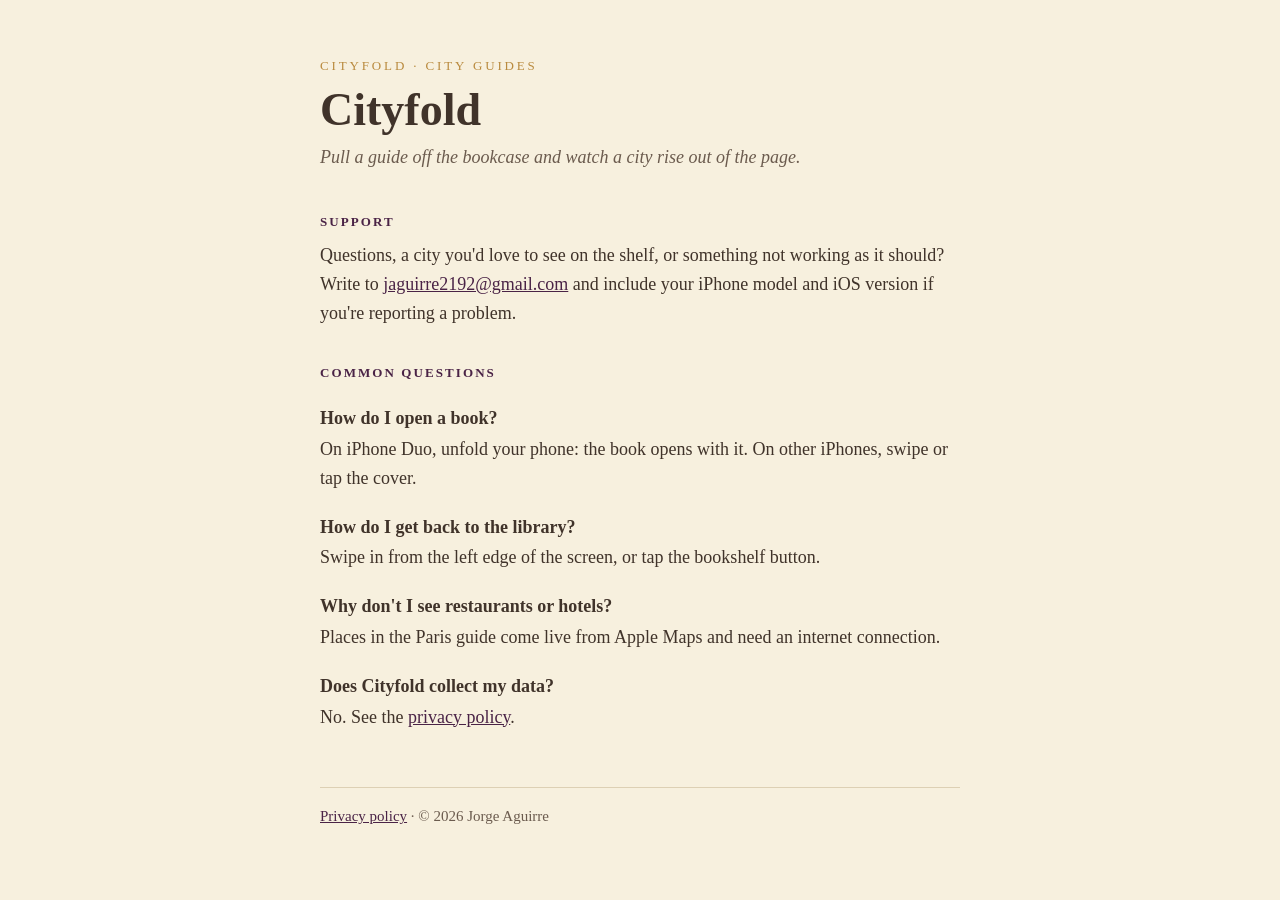
==== index.html @ 8c572009 "Cityfold support and privacy pages Co-Authored-By: Claude Opus 5.5 <noreply@anthropic.com>" ====
<!doctype html>
<html lang="en">
<head>
<meta charset="utf-8">
<meta name="viewport" content="width=device-width, initial-scale=1">
<title>Cityfold — Pop-up City Guides</title>
<meta name="description" content="Cityfold is a shelf of pop-up books, one for each of the world's great cities. Support and contact.">
<link rel="stylesheet" href="style.css">
</head>
<body>
<main>
  <p class="imprint">CITYFOLD · CITY GUIDES</p>
  <h1>Cityfold</h1>
  <p class="lede">Pull a guide off the bookcase and watch a city rise out of the page.</p>

  <section>
    <h2>Support</h2>
    <p>Questions, a city you'd love to see on the shelf, or something not working as it should? Write to
      <a href="mailto:jaguirre2192@gmail.com?subject=Cityfold%20support">jaguirre2192@gmail.com</a>
      and include your iPhone model and iOS version if you're reporting a problem.</p>
  </section>

  <section>
    <h2>Common questions</h2>
    <h3>How do I open a book?</h3>
    <p>On iPhone Duo, unfold your phone: the book opens with it. On other iPhones, swipe or tap the cover.</p>
    <h3>How do I get back to the library?</h3>
    <p>Swipe in from the left edge of the screen, or tap the bookshelf button.</p>
    <h3>Why don't I see restaurants or hotels?</h3>
    <p>Places in the Paris guide come live from Apple Maps and need an internet connection.</p>
    <h3>Does Cityfold collect my data?</h3>
    <p>No. See the <a href="privacy.html">privacy policy</a>.</p>
  </section>

  <footer>
    <a href="privacy.html">Privacy policy</a> · © 2026 Jorge Aguirre
  </footer>
</main>
</body>
</html>
---- style.css ----
:root {
  --paper: #f7f0de;
  --ink: #40332a;
  --soft: #6b5b4e;
  --accent: #4a2346;
  --gilt: #b98a3e;
}
* { box-sizing: border-box; }
body {
  margin: 0;
  background: var(--paper);
  color: var(--ink);
  font: 18px/1.6 Georgia, "Iowan Old Style", "Times New Roman", serif;
}
main { max-width: 680px; margin: 0 auto; padding: 56px 20px 72px; }
.imprint { letter-spacing: 0.22em; font-size: 13px; color: var(--gilt); margin: 0 0 8px; }
.imprint a { color: inherit; text-decoration: none; }
h1 { font-size: 46px; line-height: 1.1; margin: 0 0 8px; }
.lede { font-style: italic; color: var(--soft); margin: 0 0 40px; }
h2 { font-size: 13px; letter-spacing: 0.16em; text-transform: uppercase; color: var(--accent); margin: 36px 0 8px; }
h3 { font-size: 18px; margin: 20px 0 2px; }
p { margin: 0 0 12px; }
a { color: var(--accent); }
footer { margin-top: 56px; padding-top: 16px; border-top: 1px solid #ddd0b4; font-size: 15px; color: var(--soft); }
@media (prefers-color-scheme: dark) {
  :root { --paper: #1c1611; --ink: #f1e7d2; --soft: #c9b89c; --accent: #e2b8dc; --gilt: #d9b46a; }
  footer { border-top-color: #3a2f25; }
}
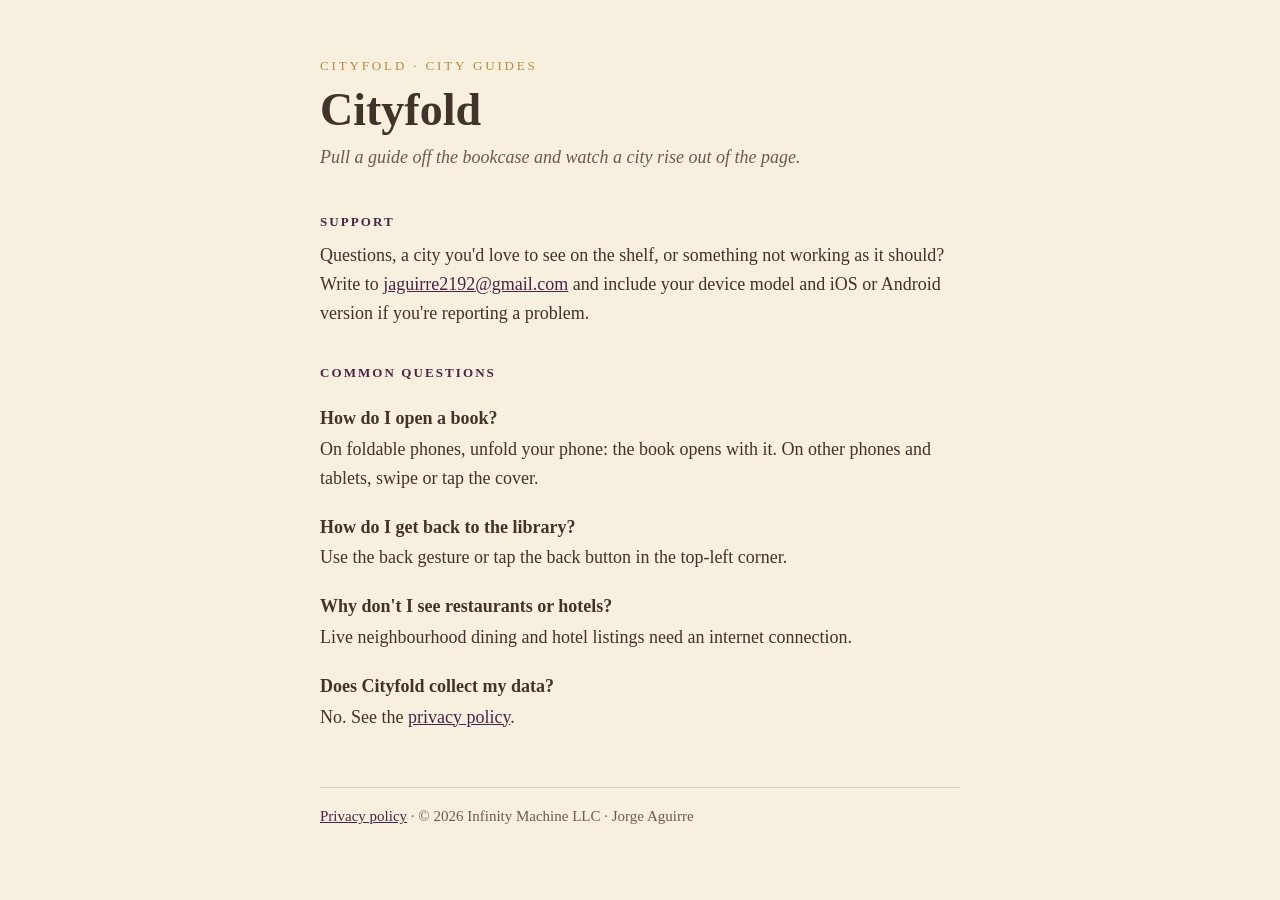
==== commit 8b4f8f7c: "Update privacy policy and support page for Android release under Infinity Machine LLC" ====
--- a/index.html
+++ b/index.html
@@ -17,23 +17,23 @@
     <h2>Support</h2>
     <p>Questions, a city you'd love to see on the shelf, or something not working as it should? Write to
       <a href="mailto:jaguirre2192@gmail.com?subject=Cityfold%20support">jaguirre2192@gmail.com</a>
-      and include your iPhone model and iOS version if you're reporting a problem.</p>
+      and include your device model and iOS or Android version if you're reporting a problem.</p>
   </section>
 
   <section>
     <h2>Common questions</h2>
     <h3>How do I open a book?</h3>
-    <p>On iPhone Duo, unfold your phone: the book opens with it. On other iPhones, swipe or tap the cover.</p>
+    <p>On foldable phones, unfold your phone: the book opens with it. On other phones and tablets, swipe or tap the cover.</p>
     <h3>How do I get back to the library?</h3>
-    <p>Swipe in from the left edge of the screen, or tap the bookshelf button.</p>
+    <p>Use the back gesture or tap the back button in the top-left corner.</p>
     <h3>Why don't I see restaurants or hotels?</h3>
-    <p>Places in the Paris guide come live from Apple Maps and need an internet connection.</p>
+    <p>Live neighbourhood dining and hotel listings need an internet connection.</p>
     <h3>Does Cityfold collect my data?</h3>
     <p>No. See the <a href="privacy.html">privacy policy</a>.</p>
   </section>
 
   <footer>
-    <a href="privacy.html">Privacy policy</a> · © 2026 Jorge Aguirre
+    <a href="privacy.html">Privacy policy</a> · © 2026 Infinity Machine LLC · Jorge Aguirre
   </footer>
 </main>
 </body>
